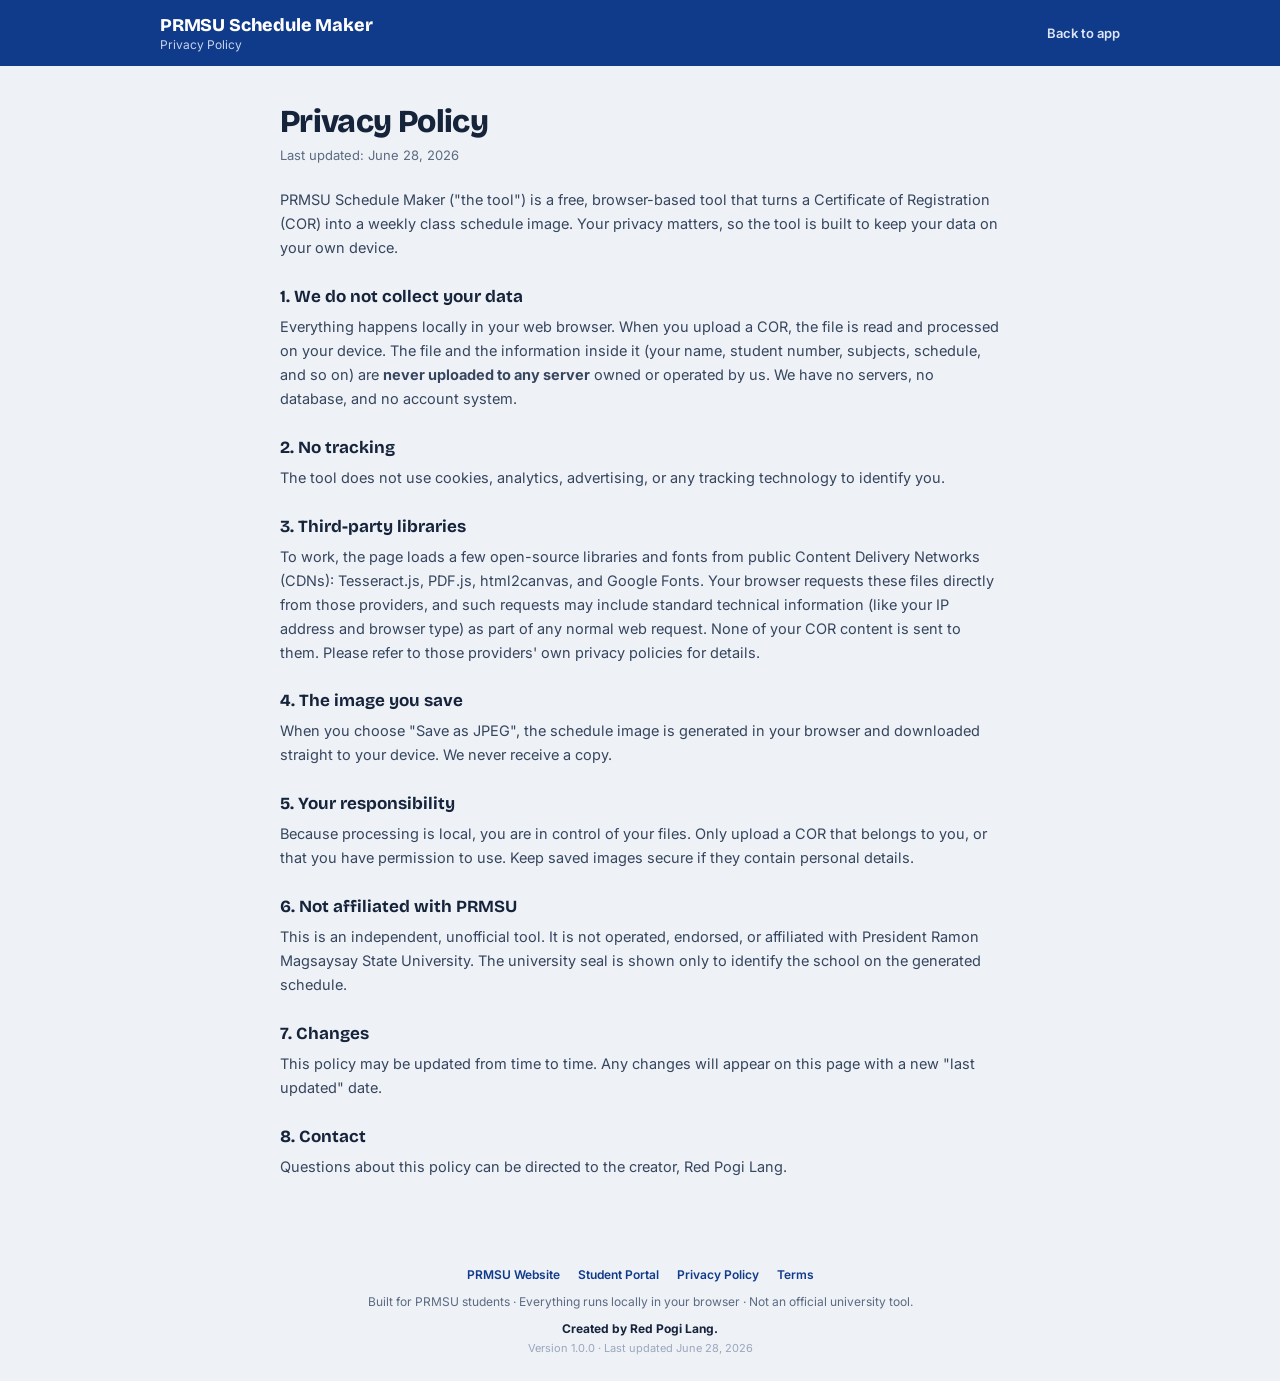
==== prmsu-schedule-maker/privacy.html @ d6bf6413 "first commit" ====
<!DOCTYPE html>
<html lang="en">
<head>
<meta charset="UTF-8" />
<meta name="viewport" content="width=device-width, initial-scale=1.0" />
<title>Privacy Policy · PRMSU Schedule Maker</title>
<link rel="icon" type="image/png" href="seal.png">
<link rel="preconnect" href="https://fonts.googleapis.com">
<link rel="preconnect" href="https://fonts.gstatic.com" crossorigin>
<link href="https://fonts.googleapis.com/css2?family=Bricolage+Grotesque:opsz,wght@12..96,600;12..96,700;12..96,800&family=Inter:wght@400;500;600;700&display=swap" rel="stylesheet">
<link rel="stylesheet" href="style.css">
</head>
<body>
  <header class="nav">
    <div class="nav-in">
      <div class="brand">
        <a href="index.html" style="text-decoration:none;color:inherit;display:flex;align-items:center;gap:13px">
          <div>
            <div class="brand-t">PRMSU Schedule Maker</div>
            <div class="brand-s">Privacy Policy</div>
          </div>
        </a>
      </div>
      <nav class="nav-links"><a href="index.html">Back to app</a></nav>
    </div>
  </header>

  <main class="wrap legal">
    <h1>Privacy Policy</h1>
    <p class="upd">Last updated: June 28, 2026</p>

    <p>PRMSU Schedule Maker ("the tool") is a free, browser-based tool that turns a Certificate of Registration (COR) into a weekly class schedule image. Your privacy matters, so the tool is built to keep your data on your own device.</p>

    <h2>1. We do not collect your data</h2>
    <p>Everything happens locally in your web browser. When you upload a COR, the file is read and processed on your device. The file and the information inside it (your name, student number, subjects, schedule, and so on) are <b>never uploaded to any server</b> owned or operated by us. We have no servers, no database, and no account system.</p>

    <h2>2. No tracking</h2>
    <p>The tool does not use cookies, analytics, advertising, or any tracking technology to identify you.</p>

    <h2>3. Third-party libraries</h2>
    <p>To work, the page loads a few open-source libraries and fonts from public Content Delivery Networks (CDNs): Tesseract.js, PDF.js, html2canvas, and Google Fonts. Your browser requests these files directly from those providers, and such requests may include standard technical information (like your IP address and browser type) as part of any normal web request. None of your COR content is sent to them. Please refer to those providers' own privacy policies for details.</p>

    <h2>4. The image you save</h2>
    <p>When you choose "Save as JPEG", the schedule image is generated in your browser and downloaded straight to your device. We never receive a copy.</p>

    <h2>5. Your responsibility</h2>
    <p>Because processing is local, you are in control of your files. Only upload a COR that belongs to you, or that you have permission to use. Keep saved images secure if they contain personal details.</p>

    <h2>6. Not affiliated with PRMSU</h2>
    <p>This is an independent, unofficial tool. It is not operated, endorsed, or affiliated with President Ramon Magsaysay State University. The university seal is shown only to identify the school on the generated schedule.</p>

    <h2>7. Changes</h2>
    <p>This policy may be updated from time to time. Any changes will appear on this page with a new "last updated" date.</p>

    <h2>8. Contact</h2>
    <p>Questions about this policy can be directed to the creator, Red Pogi Lang.</p>
  </main>

  <footer class="foot">
    <div class="foot-links">
      <a href="https://prmsu.edu.ph/" target="_blank" rel="noopener">PRMSU Website</a>
      <a href="https://icloudph.com/prmsu-main/sias/" target="_blank" rel="noopener">Student Portal</a>
      <a href="privacy.html">Privacy Policy</a>
      <a href="terms.html">Terms</a>
    </div>
    <div class="foot-note">Built for PRMSU students · Everything runs locally in your browser · Not an official university tool.</div>
    <div class="foot-credit">Created by Red Pogi Lang.</div>
    <div class="foot-meta">Version 1.0.0 · Last updated June 28, 2026</div>
  </footer>
</body>
</html>
---- prmsu-schedule-maker/style.css ----
:root{
  --blue:#103A8A; --blue-d:#0C2E6E; --gold:#F5B82E; --gold-d:#D99B1C;
  --bg:#EEF1F6; --card:#FFFFFF; --ink:#16243B; --muted:#5C6B82;
  --line:#E3E8F0; --line2:#EDF1F6;
}
*{box-sizing:border-box}
html,body{margin:0}
body{
  background:var(--bg); color:var(--ink);
  font-family:"Inter",system-ui,-apple-system,Segoe UI,Roboto,sans-serif;
  -webkit-font-smoothing:antialiased;
}
.hidden{display:none !important}

/* ---------------- nav ---------------- */
.nav{background:var(--blue);color:#fff}
.nav-in{max-width:1000px;margin:0 auto;padding:14px 20px;display:flex;align-items:center;justify-content:space-between;gap:16px;flex-wrap:wrap}
.nav-links{display:flex;gap:18px;flex-wrap:wrap}
.nav-links a{color:#DCE6F7;font-size:13px;font-weight:600;text-decoration:none;display:inline-flex;align-items:center;gap:6px}
.nav-links a:hover{color:#fff}
.brand{display:flex;align-items:center;gap:13px}
.brand img{width:46px;height:46px;border-radius:50%;background:#fff;padding:3px;flex:0 0 auto;box-shadow:0 2px 8px rgba(0,0,0,.25);object-fit:contain;display:block}
.brand-t{font-family:"Bricolage Grotesque",sans-serif;font-weight:800;font-size:18px;letter-spacing:-.01em}
.brand-s{font-size:12px;color:#C7D4EC;margin-top:1px}

.wrap{max-width:1000px;margin:0 auto;padding:30px 20px 50px}
.step{animation:fade .35s ease}

/* upload landing: balanced two-column hero (copy left, upload card right) */
.up-grid{display:grid;grid-template-columns:1.05fr .95fr;gap:46px;align-items:center;margin-top:10px}
.up-left{min-width:0}
.up-right{min-width:0}
.up-card{background:#fff;border:1px solid var(--line);border-radius:20px;padding:22px 22px 20px;box-shadow:0 22px 54px -30px rgba(16,36,59,.4)}
.up-card .hero-note{margin:0 0 14px}
.up-card .agree{margin:0 0 14px}
.up-card .note{margin:14px 4px 0}

.trust-list{list-style:none;margin:26px 0 0;padding:0;display:flex;flex-direction:column;gap:16px}
.trust-list li{display:flex;gap:13px;align-items:flex-start}
.trust-list svg{width:22px;height:22px;color:var(--blue);flex:0 0 auto;margin-top:2px}
.trust-list b{display:block;font-size:14px;margin-bottom:2px}
.trust-list span{font-size:12.5px;color:var(--muted);line-height:1.5}

@media (max-width:820px){
  .up-grid{grid-template-columns:1fr;gap:24px;margin-top:4px}
  .trust-list{margin-top:20px}
}
@keyframes fade{from{opacity:0;transform:translateY(6px)}to{opacity:1;transform:none}}

/* ---------------- hero / upload ---------------- */
.hero-t{font-family:"Bricolage Grotesque",sans-serif;font-weight:800;font-size:clamp(28px,5vw,40px);letter-spacing:-.025em;margin:6px 0 0;line-height:1.05}
.hero-t span{color:var(--blue)}
.hero-s{color:var(--muted);font-size:15px;max-width:560px;margin:12px 0 24px;line-height:1.5}

.drop{
  border:2px dashed #C3CEDE;border-radius:18px;background:#fff;
  padding:34px 22px;text-align:center;cursor:pointer;transition:.18s;
}
.drop:hover,.drop.over{border-color:var(--blue);background:#F7FAFF}
.drop.disabled{opacity:.5;filter:grayscale(.3)}
.drop.disabled .drop-t,.drop.disabled .drop-ico{color:var(--muted)}
.drop-ico{font-size:42px;line-height:1}
.drop-t{font-family:"Bricolage Grotesque",sans-serif;font-weight:700;font-size:19px;margin-top:12px}
.drop-s{color:var(--muted);font-size:13.5px;margin-top:6px}
.link{background:none;border:0;color:var(--blue);font:inherit;font-weight:700;cursor:pointer;text-decoration:underline;padding:0}

.hero-note{display:flex;align-items:center;gap:9px;color:#2E7D46;font-size:13.5px;font-weight:600;margin:0 0 16px}
.hero-note svg{width:16px;height:16px;flex:0 0 auto}

.agree{display:flex;align-items:flex-start;gap:11px;font-size:13px;color:var(--ink);line-height:1.5;margin:0 0 16px;cursor:pointer;border-radius:12px;padding:4px;transition:background .25s,box-shadow .25s}
.agree input{margin-top:2px;width:17px;height:17px;flex:0 0 auto;accent-color:var(--blue);cursor:pointer}
.agree a{color:var(--blue);font-weight:600}
.agree.flash{animation:agreeflash .65s}
@keyframes agreeflash{0%,100%{background:transparent;box-shadow:none}25%,75%{background:#FFF6E2;box-shadow:0 0 0 2px var(--gold)}}

.result-actions{display:flex;gap:10px}

.row-actions{display:flex;gap:12px;margin-top:18px;flex-wrap:wrap}
.row-actions.between{justify-content:space-between}
.note{color:var(--muted);font-size:12.5px;margin-top:18px;line-height:1.5;max-width:600px}

.ico{width:16px;height:16px;flex:0 0 auto}
.ico-lg{width:46px;height:46px;color:var(--blue)}
.btn{
  appearance:none;border:0;background:var(--blue);color:#fff;
  font:inherit;font-weight:700;font-size:14px;padding:11px 20px;border-radius:999px;cursor:pointer;transition:.15s;
  display:inline-flex;align-items:center;justify-content:center;gap:8px;
}
.btn:hover{background:var(--blue-d)}
.btn:disabled{opacity:.55;cursor:default}
.btn.ghost{background:#fff;color:var(--blue);box-shadow:inset 0 0 0 1.5px #CBD7E8}
.btn.ghost:hover{background:#F2F6FC}
.btn.small{padding:7px 13px;font-size:12.5px}

/* ---------------- processing ---------------- */
.proc{text-align:center;padding:50px 20px}
.spinner{width:48px;height:48px;border-radius:50%;border:5px solid #DCE4F0;border-top-color:var(--blue);margin:0 auto;animation:spin 1s linear infinite}
@keyframes spin{to{transform:rotate(360deg)}}
.proc-t{font-family:"Bricolage Grotesque",sans-serif;font-weight:700;font-size:20px;margin-top:20px}
.proc-s{color:var(--muted);font-size:13px;margin-top:8px}
.bar{height:8px;background:#DCE4F0;border-radius:999px;max-width:340px;margin:18px auto 0;overflow:hidden}
.bar-fill{height:100%;width:0;background:linear-gradient(90deg,var(--blue),var(--gold));transition:width .25s}

/* ---------------- review ---------------- */
.sec-head h2{font-family:"Bricolage Grotesque",sans-serif;font-weight:800;font-size:26px;margin:0;letter-spacing:-.02em}
.sec-head p{color:var(--muted);font-size:14px;margin:7px 0 22px}
.panel{background:#fff;border:1px solid var(--line);border-radius:16px;padding:18px 18px 20px;margin-bottom:18px}
.panel h3{font-family:"Bricolage Grotesque",sans-serif;font-weight:700;font-size:15px;margin:0 0 14px}
.panel-head{display:flex;align-items:center;justify-content:space-between;margin-bottom:14px}
.panel-head h3{margin:0}
.form-grid{display:grid;grid-template-columns:repeat(2,1fr);gap:13px}
.form-grid label{display:flex;flex-direction:column;font-size:12px;font-weight:600;color:var(--muted);gap:5px}
.form-grid input{font:inherit;font-size:14px;color:var(--ink);padding:9px 11px;border:1px solid #D5DEEC;border-radius:9px;font-weight:500}
input:focus,select:focus{outline:2px solid var(--blue);outline-offset:-1px;border-color:var(--blue)}

.tbl-scroll{overflow-x:auto}
.edit-tbl{width:100%;border-collapse:collapse;min-width:760px}
.edit-tbl th{text-align:left;font-size:10.5px;text-transform:uppercase;letter-spacing:.05em;color:var(--muted);padding:6px 6px;border-bottom:1.5px solid var(--line)}
.edit-tbl td{padding:5px 5px;border-bottom:1px solid var(--line2);vertical-align:middle}
.edit-tbl input,.edit-tbl select{width:100%;font:inherit;font-size:12.5px;padding:7px 7px;border:1px solid #D8E0EC;border-radius:7px;background:#fff}
.edit-tbl .w-sub{min-width:150px}
.edit-tbl .w-code{min-width:78px}
.edit-tbl .w-u{width:54px}
.edit-tbl .w-day{min-width:118px}
.edit-tbl .w-t{min-width:96px}
.edit-tbl .c-kind{min-width:66px}
.edit-tbl select{cursor:pointer}
.edit-tbl .w-room{min-width:96px}
.del{background:#FEE2E2;color:#B91C1C;border:0;border-radius:7px;width:28px;height:28px;cursor:pointer;display:inline-flex;align-items:center;justify-content:center}
.del svg{width:14px;height:14px}
.del:hover{background:#FCA5A5}
.sc-toggle svg{width:13px;height:13px}
.hint{color:var(--muted);font-size:12px;margin:12px 2px 0;line-height:1.5}
.hint b{color:var(--ink)}

.result-bar{margin-bottom:18px}

/* =====================================================
   SCHEDULE CARD  (the exported artwork)
   ===================================================== */
.sc-card{
  background:var(--card); border-radius:18px; overflow:hidden;
  box-shadow:0 1px 2px rgba(16,36,59,.05),0 18px 44px -22px rgba(16,36,59,.28);
  border:1px solid rgba(16,36,59,.06);
}
.sc-rail{height:5px;background:linear-gradient(90deg,var(--gold),#FFD56A 50%,var(--gold))}
.sc-head{
  background:radial-gradient(140% 120% at 88% 18%, rgba(255,255,255,.10), rgba(255,255,255,0) 42%), var(--blue);
  color:#fff; padding:24px 26px 20px;
}
.sc-head-top{display:flex;align-items:center;gap:18px}
.sc-logo{width:84px;height:84px;flex:0 0 auto;border-radius:50%;background:#fff;padding:4px;box-shadow:0 4px 14px rgba(0,0,0,.28)}
.sc-eyebrow{font-size:11px;letter-spacing:.16em;text-transform:uppercase;color:var(--gold);font-weight:700;margin:0 0 8px}
.sc-title{font-family:"Bricolage Grotesque",sans-serif;font-weight:800;font-size:clamp(22px,4.6vw,32px);line-height:1.02;margin:0;letter-spacing:-.02em;display:inline-block}
.sc-title::after{content:"";display:block;width:54px;height:4px;border-radius:3px;background:var(--gold);margin-top:10px}
.sc-sub{margin:9px 0 0;color:rgba(255,255,255,.9);font-size:13px;font-weight:500}

.sc-info{display:grid;grid-template-columns:repeat(4,auto);margin-top:18px;border-top:1px solid rgba(255,255,255,.18);padding-top:14px}
.sc-info > div{padding:0 18px;border-left:1px solid rgba(255,255,255,.16)}
.sc-info > div:first-child{padding-left:0;border-left:0}
.sc-info .k{font-size:10px;letter-spacing:.1em;text-transform:uppercase;color:rgba(255,255,255,.7);font-weight:600;margin-bottom:3px}
.sc-info .v{font-size:14px;font-weight:700;color:#fff;white-space:nowrap}

.sc-stats{display:grid;grid-template-columns:repeat(4,1fr);border-top:1px solid var(--line);background:#F8FAFC}
.sc-stat{padding:14px 18px;border-left:1px solid var(--line)}
.sc-stat:first-child{border-left:0}
.sc-stat .n{font-family:"Bricolage Grotesque",sans-serif;font-weight:700;font-size:18px;line-height:1}
.sc-stat .l{color:var(--muted);font-size:11px;letter-spacing:.04em;text-transform:uppercase;margin-top:5px}

.sc-body{padding:22px 24px 26px}
.sc-scroll{overflow-x:auto;overflow-y:hidden;-webkit-overflow-scrolling:touch}
.sc-grid{min-width:680px;padding-bottom:8px}
.sc-ghead{display:grid;margin-bottom:6px}
.sc-dh{text-align:center;font-weight:700;font-size:12.5px;color:var(--ink);padding:6px 4px;border-radius:8px}
.sc-dh.free{color:#9AA7BC;font-weight:500}
.sc-dh small{display:block;font-size:9.5px;letter-spacing:.08em;text-transform:uppercase;color:#AAB6C8;font-weight:600;margin-top:2px}
.sc-gbody{display:grid}
.sc-time{position:relative}
.sc-tl{position:absolute;right:8px;font-size:10.5px;color:#94A2B8;font-weight:500;white-space:nowrap}
.sc-col{position:relative;border-left:1px solid var(--line);background:repeating-linear-gradient(to bottom,transparent 0,transparent 63px,var(--line2) 63px,var(--line2) 64px)}
.sc-col.free{background:repeating-linear-gradient(to bottom,transparent 0,transparent 63px,var(--line2) 63px,var(--line2) 64px),repeating-linear-gradient(45deg,#F4F6F9 0,#F4F6F9 9px,#FBFCFE 9px,#FBFCFE 18px)}
.sc-freenote{position:absolute;top:50%;left:50%;transform:translate(-50%,-50%) rotate(-90deg);color:#B7C2D2;font-size:11px;letter-spacing:.22em;text-transform:uppercase;font-weight:600;white-space:nowrap}
.ev{position:absolute;left:5px;right:5px;border-radius:9px;padding:6px 8px 5px;border-left:3px solid;overflow:hidden;box-shadow:0 1px 0 rgba(16,36,59,.04)}
.ev-t{font-weight:700;font-size:12px;line-height:1.15;letter-spacing:-.01em}
.ev-m{font-size:10.5px;line-height:1.2;margin-top:3px;opacity:.82;font-weight:500}
.sc-cap{margin:14px 2px 0;color:var(--muted);font-size:11.5px}

.sc-leg{margin:4px 24px 4px;padding-top:20px;border-top:1px solid var(--line)}
.sc-leg-head{display:flex;align-items:center;justify-content:space-between;margin:0 0 14px}
.sc-leg-head h2{font-family:"Bricolage Grotesque",sans-serif;font-size:13px;letter-spacing:.04em;text-transform:uppercase;color:var(--muted);margin:0;font-weight:700}
.sc-toggle{appearance:none;border:1px solid #CBD7E8;background:#fff;color:var(--blue);font:inherit;font-size:11.5px;font-weight:700;padding:5px 12px;border-radius:999px;cursor:pointer;display:inline-flex;align-items:center;gap:5px}
.sc-toggle:hover{background:#F2F6FC}
.sc-leg.collapsed .sc-leggrid{display:none}
.sc-leggrid{display:grid;grid-template-columns:repeat(auto-fill,minmax(248px,1fr));gap:12px}
.lc{border:1px solid var(--line);border-radius:12px;padding:12px 13px;background:#FCFDFE}
.lc-top{display:flex;align-items:center;gap:9px}
.lc-dot{width:11px;height:11px;border-radius:3px;flex:0 0 auto}
.lc-code{font-family:"Bricolage Grotesque",sans-serif;font-weight:700;font-size:12px;color:var(--ink)}
.lc-u{margin-left:auto;font-size:10.5px;color:var(--muted);background:#EEF2F7;border-radius:999px;padding:2px 8px;font-weight:600}
.lc-name{font-weight:600;font-size:13.5px;margin:7px 0 2px;line-height:1.2}
.lc-prof{font-size:11.5px;color:var(--muted);margin-bottom:7px}
.lc-prof em{font-style:normal;color:#9AA7BC}
.lc-line{display:flex;gap:7px;font-size:11.5px;color:#3A4A60;padding:2px 0}
.lc-tag{flex:0 0 30px;font-size:9.5px;font-weight:700;letter-spacing:.04em;text-transform:uppercase;color:#fff;border-radius:4px;text-align:center;padding:1px 0;align-self:flex-start;margin-top:1px}
.sc-foot{padding:16px 28px 22px;color:#9AA7BC;font-size:11px;border-top:1px solid var(--line)}

.foot{max-width:1000px;margin:0 auto;padding:26px 20px;color:var(--muted);font-size:12px;text-align:center}
.foot-links{display:flex;gap:18px;justify-content:center;flex-wrap:wrap;margin-bottom:10px}
.foot-links a{color:var(--blue);text-decoration:none;font-weight:600}
.foot-links a:hover{text-decoration:underline}
.foot-note{line-height:1.6}
.foot-credit{margin-top:10px;font-weight:700;color:var(--ink)}
.foot-meta{margin-top:5px;font-size:11px;color:#9AA7BC}

/* ---------------- legal pages ---------------- */
.legal{max-width:760px}
.legal h1{font-family:"Bricolage Grotesque",sans-serif;font-weight:800;font-size:32px;letter-spacing:-.02em;margin:6px 0 4px}
.legal .upd{color:var(--muted);font-size:13px;margin:0 0 22px}
.legal h2{font-family:"Bricolage Grotesque",sans-serif;font-weight:700;font-size:17px;margin:26px 0 8px}
.legal p{color:#36465E;font-size:14.5px;line-height:1.65;margin:0 0 12px}
.legal a{color:var(--blue)}

@media (max-width:640px){
  .form-grid{grid-template-columns:1fr}
  .sc-info{grid-template-columns:repeat(2,1fr);gap:12px 0}
  .sc-info > div{padding:0 14px}
  .sc-info > div:nth-child(3){border-left:0;padding-left:0}
  .sc-info > div:nth-child(odd){padding-left:0;border-left:0}
}

/* ---------------- mobile (most students are on phones) ---------------- */
@media (max-width:600px){
  .nav-in{padding:11px 14px}
  .brand img{width:40px;height:40px}
  .brand-t{font-size:16px}
  .brand-s{display:none}
  .nav-links{gap:14px;font-size:12.5px}
  .wrap{padding:22px 14px 44px}
  .hero-t{font-size:27px}
  .hero-s{font-size:14px}
  .sec-head h2{font-size:22px}
  .drop{padding:34px 16px}

  /* stats: 2x2 on phones */
  .sc-stats{grid-template-columns:repeat(2,1fr)}
  .sc-stat{padding:12px 14px}
  .sc-stat:nth-child(3){border-left:0}
  .sc-stat:nth-child(odd){border-left:0}

  /* full-width, thumb-friendly action buttons */
  .row-actions{gap:10px}
  .row-actions.between{flex-direction:row;flex-wrap:wrap}
  .row-actions .btn{flex:1 1 140px;padding:13px 16px;justify-content:center}

  /* review table stays scrollable but a touch tighter */
  .panel{padding:15px 13px 16px}
  .sec-head p{font-size:13px}

  /* legal pages */
  .legal h1{font-size:26px}
}

/* very small phones */
@media (max-width:380px){
  .nav-links{gap:10px;font-size:12px}
  .hero-t{font-size:24px}
}
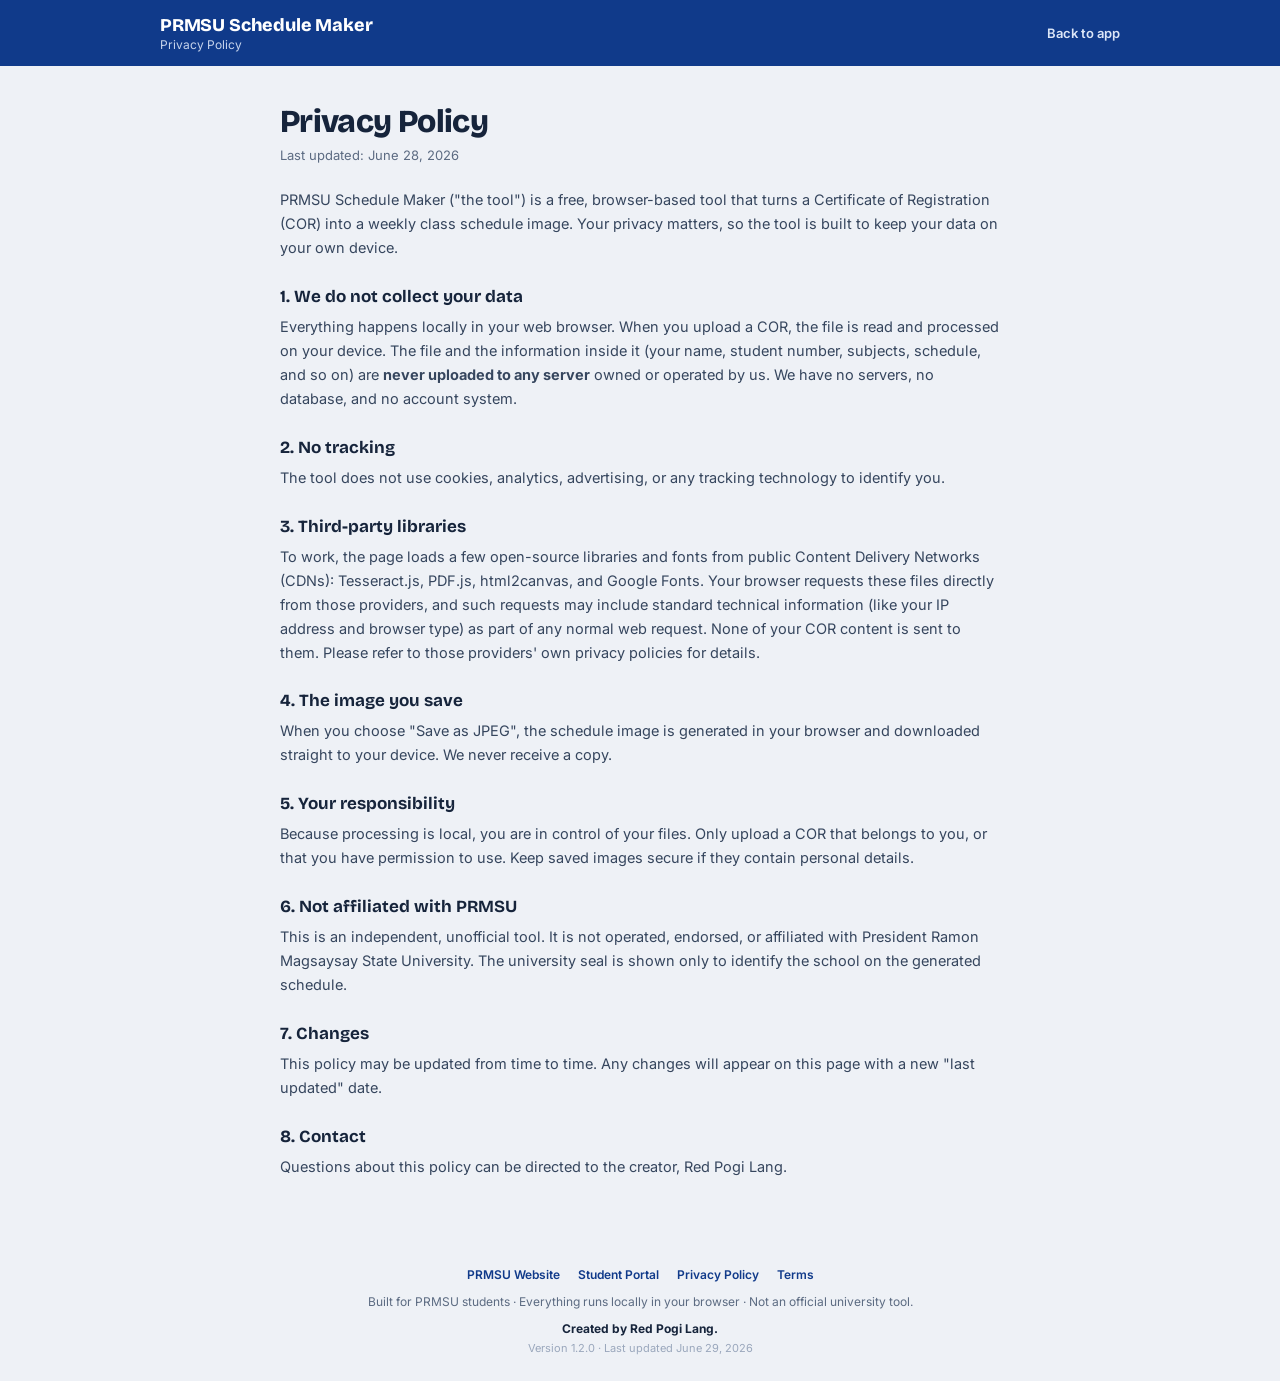
==== commit d182563e: "Keep room visible in grid blocks; bump to v1.2.0 - Grid event blocks: clamp the subject name to 2 li" ====
--- a/prmsu-schedule-maker/privacy.html
+++ b/prmsu-schedule-maker/privacy.html
@@ -65,7 +65,7 @@
     </div>
     <div class="foot-note">Built for PRMSU students · Everything runs locally in your browser · Not an official university tool.</div>
     <div class="foot-credit">Created by Red Pogi Lang.</div>
-    <div class="foot-meta">Version 1.0.0 · Last updated June 28, 2026</div>
+    <div class="foot-meta">Version 1.2.0 · Last updated June 29, 2026</div>
   </footer>
 </body>
 </html>
--- a/prmsu-schedule-maker/style.css
+++ b/prmsu-schedule-maker/style.css
@@ -40,6 +40,7 @@
 .trust-list svg{width:22px;height:22px;color:var(--blue);flex:0 0 auto;margin-top:2px}
 .trust-list b{display:block;font-size:14px;margin-bottom:2px}
 .trust-list span{font-size:12.5px;color:var(--muted);line-height:1.5}
+.share-tool{margin-top:26px}
 
 @media (max-width:820px){
   .up-grid{grid-template-columns:1fr;gap:24px;margin-top:4px}
@@ -180,9 +181,12 @@
 .sc-col{position:relative;border-left:1px solid var(--line);background:repeating-linear-gradient(to bottom,transparent 0,transparent 63px,var(--line2) 63px,var(--line2) 64px)}
 .sc-col.free{background:repeating-linear-gradient(to bottom,transparent 0,transparent 63px,var(--line2) 63px,var(--line2) 64px),repeating-linear-gradient(45deg,#F4F6F9 0,#F4F6F9 9px,#FBFCFE 9px,#FBFCFE 18px)}
 .sc-freenote{position:absolute;top:50%;left:50%;transform:translate(-50%,-50%) rotate(-90deg);color:#B7C2D2;font-size:11px;letter-spacing:.22em;text-transform:uppercase;font-weight:600;white-space:nowrap}
-.ev{position:absolute;left:5px;right:5px;border-radius:9px;padding:6px 8px 5px;border-left:3px solid;overflow:hidden;box-shadow:0 1px 0 rgba(16,36,59,.04)}
-.ev-t{font-weight:700;font-size:12px;line-height:1.15;letter-spacing:-.01em}
-.ev-m{font-size:10.5px;line-height:1.2;margin-top:3px;opacity:.82;font-weight:500}
+.ev{position:absolute;left:5px;right:5px;border-radius:9px;padding:6px 8px 6px;border-left:3px solid;overflow:hidden;box-shadow:0 1px 0 rgba(16,36,59,.04);display:flex;flex-direction:column}
+/* name clamps to 2 lines; the time + room line is pinned to the bottom so it
+   is ALWAYS visible even in short blocks (you can read the room at a glance). */
+.ev-t{font-weight:700;font-size:12px;line-height:1.14;letter-spacing:-.01em;overflow:hidden;display:-webkit-box;-webkit-line-clamp:2;-webkit-box-orient:vertical}
+.ev-m{font-size:10px;line-height:1.22;margin-top:auto;padding-top:3px;opacity:.95;font-weight:600}
+.ev-m b{font-weight:800}
 .sc-cap{margin:14px 2px 0;color:var(--muted);font-size:11.5px}
 
 .sc-leg{margin:4px 24px 4px;padding-top:20px;border-top:1px solid var(--line)}
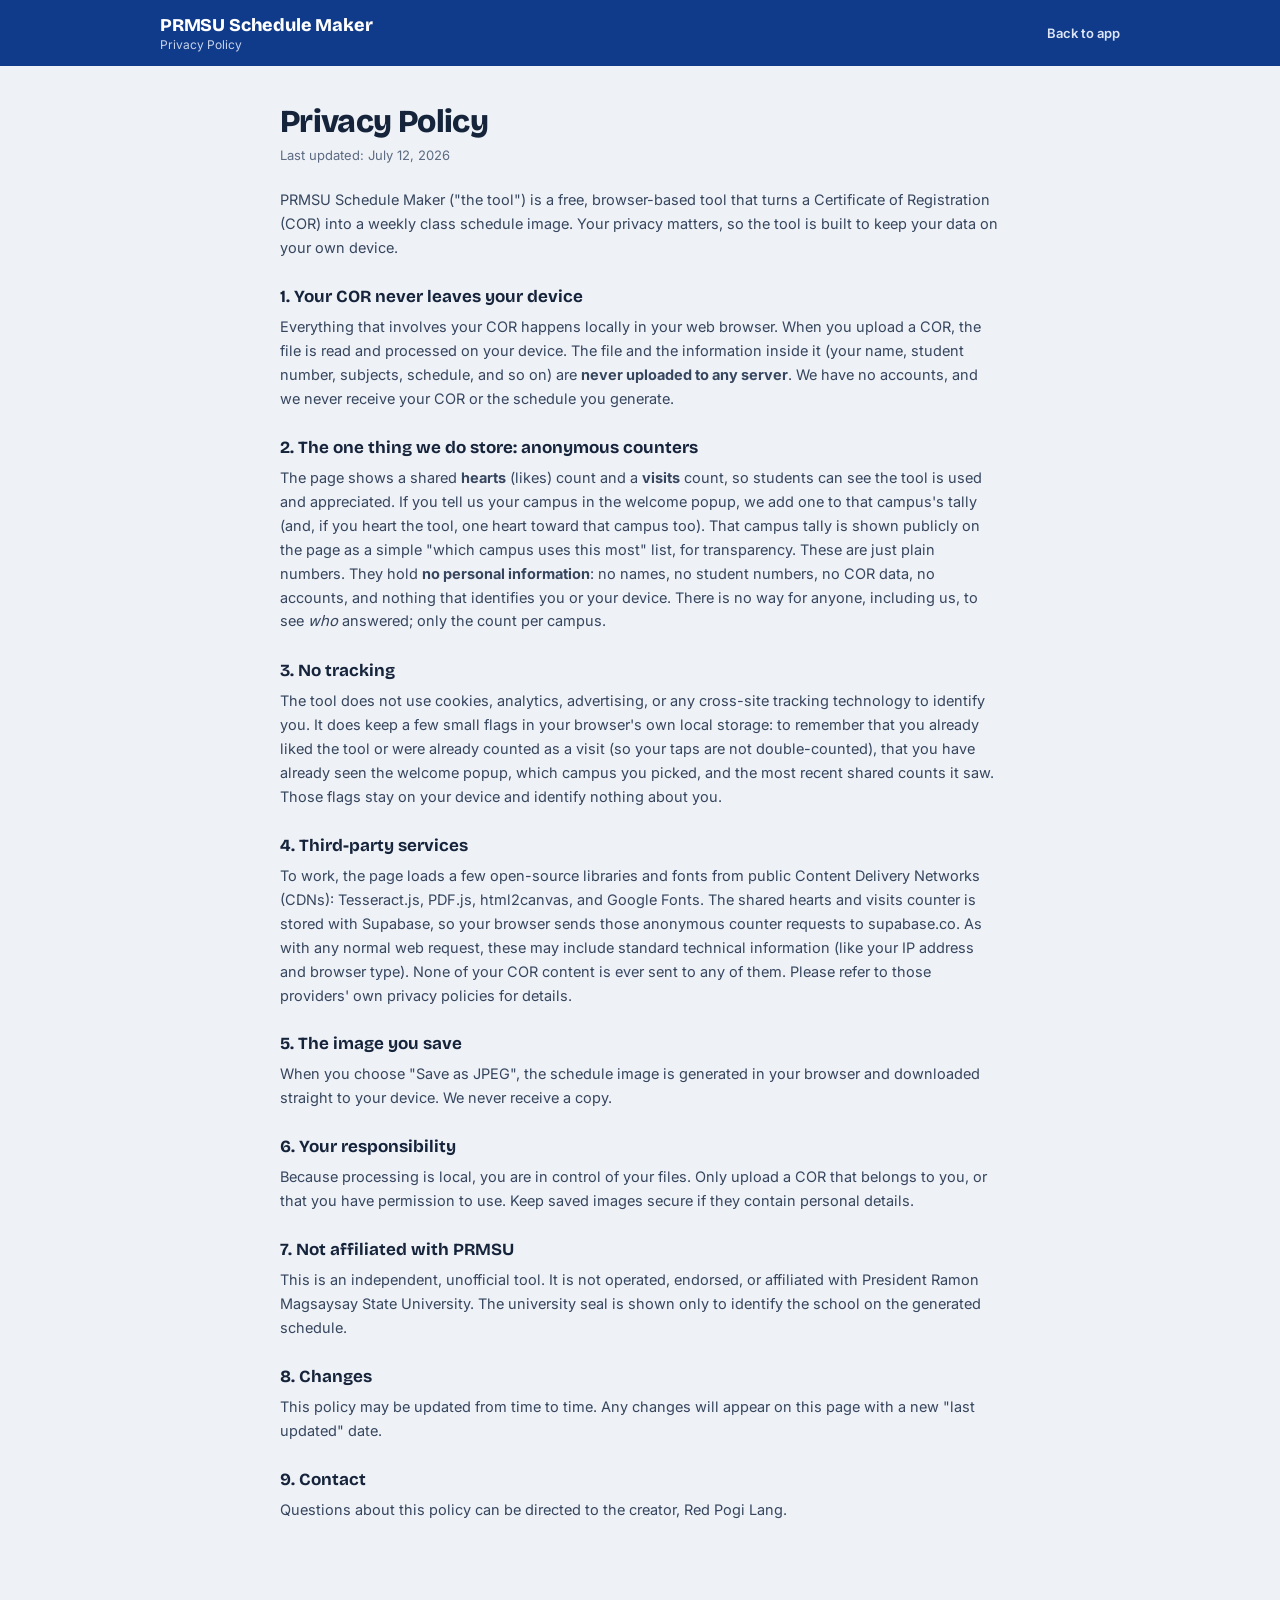
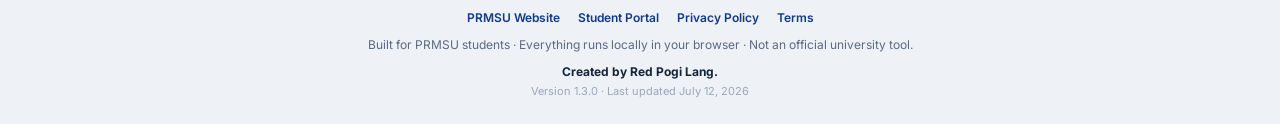
==== commit c9da1d86: "Add shared hearts + visits, campus survey, and public leaderboard - Floating heart (like) button + v" ====
--- a/prmsu-schedule-maker/privacy.html
+++ b/prmsu-schedule-maker/privacy.html
@@ -27,32 +27,35 @@
 
   <main class="wrap legal">
     <h1>Privacy Policy</h1>
-    <p class="upd">Last updated: June 28, 2026</p>
+    <p class="upd">Last updated: July 12, 2026</p>
 
     <p>PRMSU Schedule Maker ("the tool") is a free, browser-based tool that turns a Certificate of Registration (COR) into a weekly class schedule image. Your privacy matters, so the tool is built to keep your data on your own device.</p>
 
-    <h2>1. We do not collect your data</h2>
-    <p>Everything happens locally in your web browser. When you upload a COR, the file is read and processed on your device. The file and the information inside it (your name, student number, subjects, schedule, and so on) are <b>never uploaded to any server</b> owned or operated by us. We have no servers, no database, and no account system.</p>
+    <h2>1. Your COR never leaves your device</h2>
+    <p>Everything that involves your COR happens locally in your web browser. When you upload a COR, the file is read and processed on your device. The file and the information inside it (your name, student number, subjects, schedule, and so on) are <b>never uploaded to any server</b>. We have no accounts, and we never receive your COR or the schedule you generate.</p>
 
-    <h2>2. No tracking</h2>
-    <p>The tool does not use cookies, analytics, advertising, or any tracking technology to identify you.</p>
+    <h2>2. The one thing we do store: anonymous counters</h2>
+    <p>The page shows a shared <b>hearts</b> (likes) count and a <b>visits</b> count, so students can see the tool is used and appreciated. If you tell us your campus in the welcome popup, we add one to that campus's tally (and, if you heart the tool, one heart toward that campus too). That campus tally is shown publicly on the page as a simple "which campus uses this most" list, for transparency. These are just plain numbers. They hold <b>no personal information</b>: no names, no student numbers, no COR data, no accounts, and nothing that identifies you or your device. There is no way for anyone, including us, to see <em>who</em> answered; only the count per campus.</p>
 
-    <h2>3. Third-party libraries</h2>
-    <p>To work, the page loads a few open-source libraries and fonts from public Content Delivery Networks (CDNs): Tesseract.js, PDF.js, html2canvas, and Google Fonts. Your browser requests these files directly from those providers, and such requests may include standard technical information (like your IP address and browser type) as part of any normal web request. None of your COR content is sent to them. Please refer to those providers' own privacy policies for details.</p>
+    <h2>3. No tracking</h2>
+    <p>The tool does not use cookies, analytics, advertising, or any cross-site tracking technology to identify you. It does keep a few small flags in your browser's own local storage: to remember that you already liked the tool or were already counted as a visit (so your taps are not double-counted), that you have already seen the welcome popup, which campus you picked, and the most recent shared counts it saw. Those flags stay on your device and identify nothing about you.</p>
 
-    <h2>4. The image you save</h2>
+    <h2>4. Third-party services</h2>
+    <p>To work, the page loads a few open-source libraries and fonts from public Content Delivery Networks (CDNs): Tesseract.js, PDF.js, html2canvas, and Google Fonts. The shared hearts and visits counter is stored with Supabase, so your browser sends those anonymous counter requests to supabase.co. As with any normal web request, these may include standard technical information (like your IP address and browser type). None of your COR content is ever sent to any of them. Please refer to those providers' own privacy policies for details.</p>
+
+    <h2>5. The image you save</h2>
     <p>When you choose "Save as JPEG", the schedule image is generated in your browser and downloaded straight to your device. We never receive a copy.</p>
 
-    <h2>5. Your responsibility</h2>
+    <h2>6. Your responsibility</h2>
     <p>Because processing is local, you are in control of your files. Only upload a COR that belongs to you, or that you have permission to use. Keep saved images secure if they contain personal details.</p>
 
-    <h2>6. Not affiliated with PRMSU</h2>
+    <h2>7. Not affiliated with PRMSU</h2>
     <p>This is an independent, unofficial tool. It is not operated, endorsed, or affiliated with President Ramon Magsaysay State University. The university seal is shown only to identify the school on the generated schedule.</p>
 
-    <h2>7. Changes</h2>
+    <h2>8. Changes</h2>
     <p>This policy may be updated from time to time. Any changes will appear on this page with a new "last updated" date.</p>
 
-    <h2>8. Contact</h2>
+    <h2>9. Contact</h2>
     <p>Questions about this policy can be directed to the creator, Red Pogi Lang.</p>
   </main>
 
@@ -65,7 +68,7 @@
     </div>
     <div class="foot-note">Built for PRMSU students · Everything runs locally in your browser · Not an official university tool.</div>
     <div class="foot-credit">Created by Red Pogi Lang.</div>
-    <div class="foot-meta">Version 1.2.0 · Last updated June 29, 2026</div>
+    <div class="foot-meta">Version 1.3.0 · Last updated July 12, 2026</div>
   </footer>
 </body>
 </html>
--- a/prmsu-schedule-maker/style.css
+++ b/prmsu-schedule-maker/style.css
@@ -216,6 +216,88 @@
 .foot-credit{margin-top:10px;font-weight:700;color:var(--ink)}
 .foot-meta{margin-top:5px;font-size:11px;color:#9AA7BC}
 
+/* =====================================================
+   FLOATING HEARTS + VISITS  (shared, from stats.js)
+   ===================================================== */
+.stat-fab{position:fixed;right:16px;bottom:16px;z-index:60;display:flex;flex-direction:column;align-items:flex-end;gap:10px}
+.sf-heart{appearance:none;border:0;cursor:pointer;display:inline-flex;align-items:center;gap:8px;
+  background:var(--blue);color:#fff;font:inherit;font-weight:800;font-size:14px;
+  padding:10px 15px 10px 13px;border-radius:999px;
+  box-shadow:0 12px 28px -10px rgba(16,36,59,.55),0 2px 6px rgba(16,36,59,.25);
+  transition:transform .12s ease,background .15s}
+.sf-heart svg{width:20px;height:20px;fill:rgba(255,255,255,.55);transition:fill .18s,transform .2s}
+.sf-heart:hover{background:var(--blue-d)}
+.sf-heart:active{transform:scale(.94)}
+.sf-heart.on svg{fill:#FF4D6D}
+.sf-heart.pop svg{animation:sfpop .42s ease}
+@keyframes sfpop{0%{transform:scale(1)}40%{transform:scale(1.4)}70%{transform:scale(.9)}100%{transform:scale(1)}}
+.sf-views{display:inline-flex;align-items:center;gap:7px;background:#fff;color:var(--muted);
+  font-size:12.5px;font-weight:700;padding:7px 12px;border-radius:999px;
+  box-shadow:0 8px 20px -10px rgba(16,36,59,.45),inset 0 0 0 1px var(--line)}
+.sf-views svg{width:15px;height:15px;color:var(--blue)}
+.sf-n{font-variant-numeric:tabular-nums;line-height:1}
+
+/* ---- welcome popup ---- */
+.sf-modal{position:fixed;inset:0;z-index:100;display:none;align-items:center;justify-content:center;padding:18px}
+.sf-modal.show{display:flex}
+.sf-back{position:absolute;inset:0;background:rgba(10,20,40,.55);-webkit-backdrop-filter:blur(2px);backdrop-filter:blur(2px)}
+.sf-card{position:relative;background:#fff;border-radius:22px;max-width:410px;width:100%;
+  padding:26px 22px 20px;box-shadow:0 34px 80px -24px rgba(10,20,40,.62);animation:sfup .3s ease}
+@keyframes sfup{from{opacity:0;transform:translateY(16px)}to{opacity:1;transform:none}}
+.sf-xbtn{position:absolute;top:11px;right:11px;width:32px;height:32px;border:0;border-radius:50%;
+  background:#F2F5FA;color:var(--muted);cursor:pointer;display:inline-flex;align-items:center;justify-content:center}
+.sf-xbtn svg{width:16px;height:16px}
+.sf-xbtn:hover{background:#E7ECF4;color:var(--ink)}
+.sf-view{text-align:center}
+.sf-emoji{font-size:38px;line-height:1}
+.sf-title{font-family:"Bricolage Grotesque",sans-serif;font-weight:800;font-size:23px;letter-spacing:-.02em;margin:10px 0 0}
+.sf-text{color:var(--muted);font-size:14px;line-height:1.55;margin:9px 4px 0}
+.sf-text b{color:var(--ink)}
+.sf-blabel{text-align:left;font-size:12px;font-weight:700;color:var(--ink);margin:18px 2px 0;letter-spacing:.01em}
+.sf-branches{display:flex;flex-wrap:wrap;gap:8px;margin-top:10px}
+.sf-branch{appearance:none;border:1px solid var(--line);background:#fff;color:var(--ink);
+  border-radius:999px;padding:8px 13px;font:inherit;font-size:12.5px;font-weight:600;cursor:pointer;transition:.14s}
+.sf-branch:hover{border-color:#B9C6DC;background:#F7FAFF}
+.sf-branch.sel{background:var(--blue);color:#fff;border-color:var(--blue)}
+.sf-actions{display:flex;gap:10px;margin-top:20px}
+.sf-actions .btn{flex:1;min-width:0;padding:12px 14px}
+.sf-actions .btn svg{width:17px;height:17px;fill:#fff;flex:0 0 auto}
+.sf-mini{font-size:11px;color:#9AA7BC;line-height:1.5;margin:14px 6px 2px}
+.sf-thanks{padding:14px 4px 10px}
+
+/* ---- public campus leaderboard (transparency) ---- */
+.sf-board{max-width:1000px;margin:6px auto 0;padding:0 20px}
+.sf-board-card{background:#fff;border:1px solid var(--line);border-radius:16px;padding:18px 18px 15px}
+.sf-board-h{font-family:"Bricolage Grotesque",sans-serif;font-weight:700;font-size:14.5px;color:var(--ink);margin:0 0 14px}
+.sf-board-list{list-style:none;margin:0;padding:0;display:flex;flex-direction:column;gap:9px}
+.sf-row{display:flex;align-items:center;gap:10px;font-size:13px}
+.sf-rk{width:19px;height:19px;flex:0 0 auto;border-radius:50%;background:#EEF2F7;color:var(--muted);font-size:11px;font-weight:800;display:inline-flex;align-items:center;justify-content:center}
+.sf-row.lead .sf-rk{background:var(--gold);color:#5A4300}
+.sf-nm{flex:0 0 auto;width:118px;font-weight:600;color:var(--ink);white-space:nowrap;overflow:hidden;text-overflow:ellipsis}
+.sf-track{flex:1;height:8px;background:#EDF1F6;border-radius:999px;overflow:hidden}
+.sf-track i{display:block;height:100%;background:linear-gradient(90deg,var(--blue),#4b7bea);border-radius:999px}
+.sf-row.lead .sf-track i{background:linear-gradient(90deg,var(--gold-d),var(--gold))}
+.sf-ct{flex:0 0 auto;min-width:44px;text-align:right;font-size:12.5px;font-weight:700;color:var(--ink);font-variant-numeric:tabular-nums}
+.sf-ch{color:#E4557A;font-weight:700;margin-left:3px;font-size:11px}
+.sf-board-n{font-size:11.5px;color:#9AA7BC;line-height:1.5;margin:14px 2px 0}
+@media (max-width:600px){
+  .sf-board{padding:0 14px}
+  .sf-nm{width:92px}
+}
+
+@media (max-width:560px){
+  .stat-fab{right:12px;bottom:12px;gap:8px}
+  .sf-heart{padding:9px 13px 9px 11px;font-size:13.5px}
+  .sf-heart svg{width:18px;height:18px}
+  /* welcome becomes a bottom sheet, easy for the thumb */
+  .sf-modal{align-items:flex-end;padding:0}
+  .sf-card{max-width:none;border-radius:22px 22px 0 0;padding:24px 18px calc(22px + env(safe-area-inset-bottom));animation:sfsheet .32s ease}
+  /* stack actions: big "support" button on top, "later" below */
+  .sf-actions{flex-direction:column-reverse;gap:9px}
+  .sf-actions .btn{width:100%;flex:none}
+}
+@keyframes sfsheet{from{transform:translateY(100%)}to{transform:none}}
+
 /* ---------------- legal pages ---------------- */
 .legal{max-width:760px}
 .legal h1{font-family:"Bricolage Grotesque",sans-serif;font-weight:800;font-size:32px;letter-spacing:-.02em;margin:6px 0 4px}
